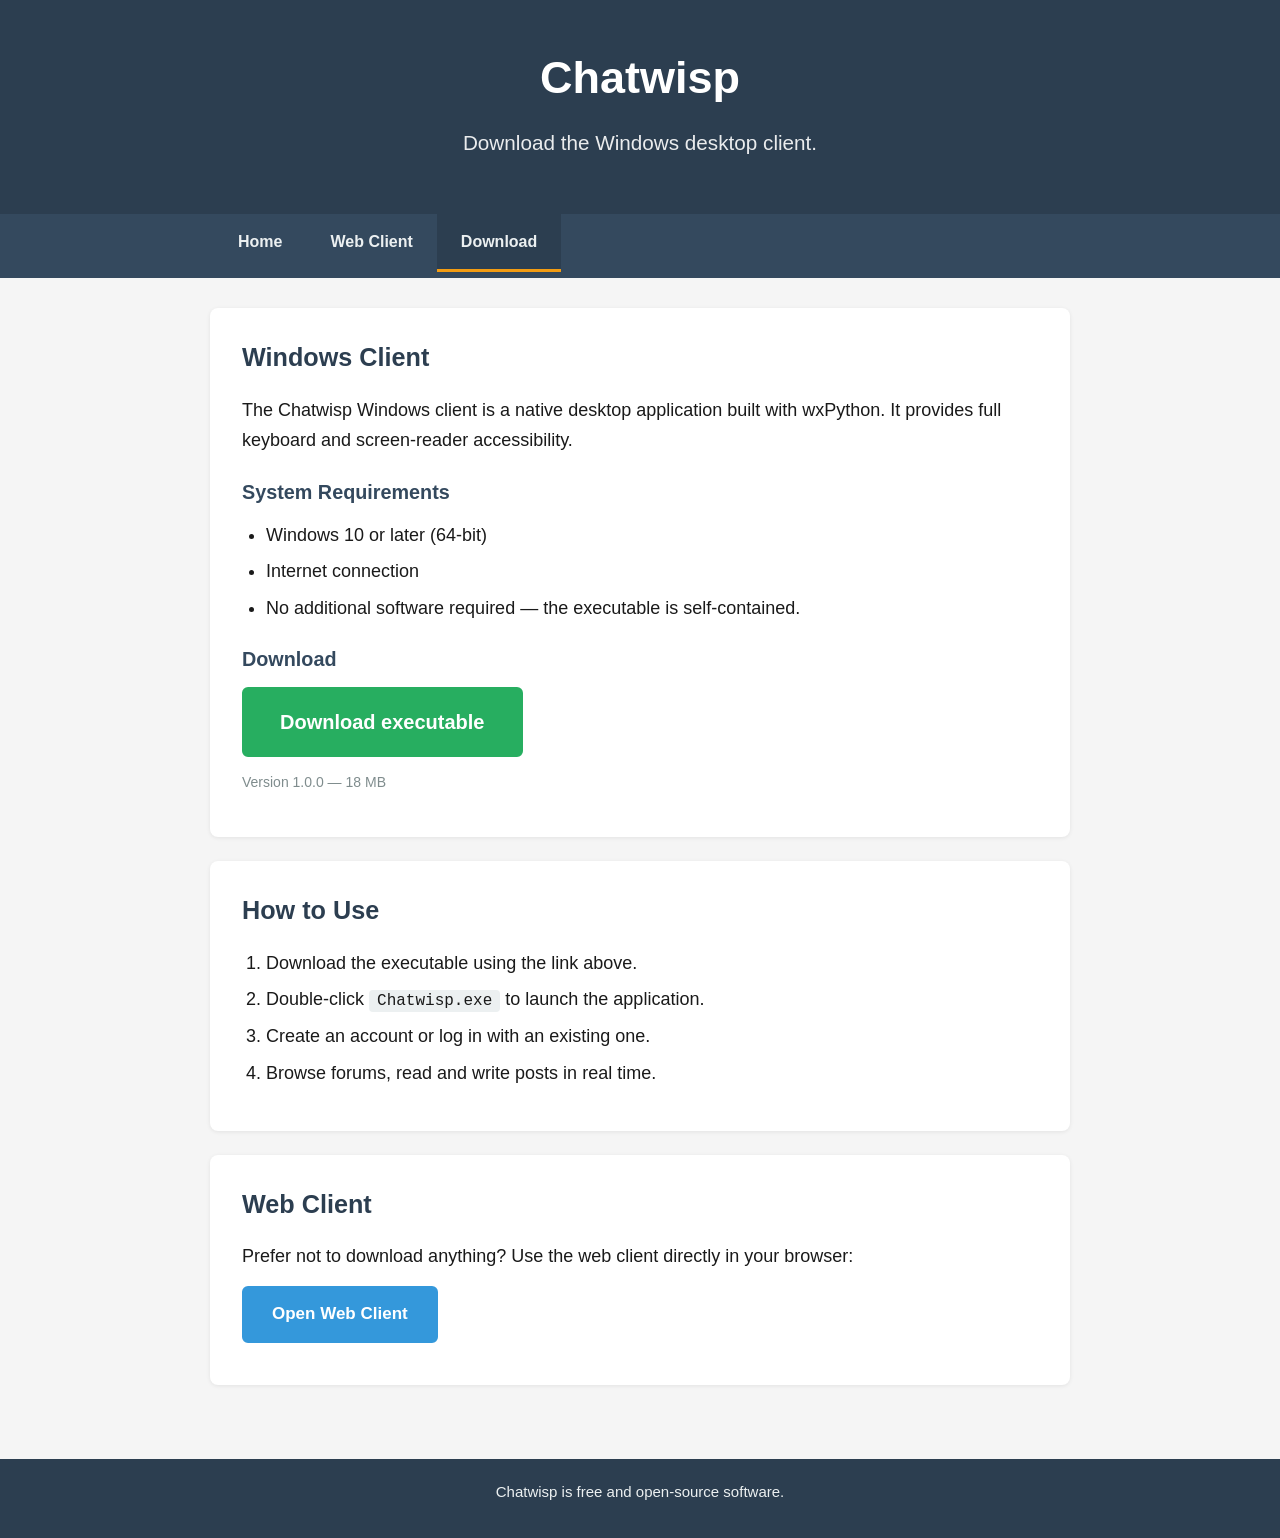
==== site/download.html @ 0d399e23 "feat: add project static site with home, download page, and Windows executable" ====
<!DOCTYPE html>
<html lang="en">
<head>
  <meta charset="UTF-8">
  <meta name="viewport" content="width=device-width, initial-scale=1.0">
  <title>Download Chatwisp — Windows Client</title>
  <link rel="stylesheet" href="style.css">
</head>
<body>
  <header>
    <div class="header-inner">
      <h1>Chatwisp</h1>
      <p class="tagline">Download the Windows desktop client.</p>
    </div>
  </header>

  <nav aria-label="Main navigation">
    <ul>
      <li><a href="index.html">Home</a></li>
      <li><a href="https://chatwisp.onrender.com/">Web Client</a></li>
      <li><a href="download.html" aria-current="page">Download</a></li>
    </ul>
  </nav>

  <main>
    <section>
      <h2>Windows Client</h2>
      <p>The Chatwisp Windows client is a native desktop application built with wxPython. It provides full keyboard and screen-reader accessibility.</p>

      <h3>System Requirements</h3>
      <ul>
        <li>Windows 10 or later (64-bit)</li>
        <li>Internet connection</li>
        <li>No additional software required — the executable is self-contained.</li>
      </ul>

      <h3>Download</h3>
      <p><a class="button download-button" href="Chatwisp.exe" download>Download executable</a></p>
      <p class="file-info">Version 1.0.0 — 18 MB</p>
    </section>

    <section>
      <h2>How to Use</h2>
      <ol>
        <li>Download the executable using the link above.</li>
        <li>Double-click <code>Chatwisp.exe</code> to launch the application.</li>
        <li>Create an account or log in with an existing one.</li>
        <li>Browse forums, read and write posts in real time.</li>
      </ol>
    </section>

    <section>
      <h2>Web Client</h2>
      <p>Prefer not to download anything? Use the web client directly in your browser:</p>
      <p><a class="button" href="https://chatwisp.onrender.com/">Open Web Client</a></p>
    </section>
  </main>

  <footer>
    <p>Chatwisp is free and open-source software.</p>
  </footer>
</body>
</html>
---- site/style.css ----
* {
  box-sizing: border-box;
  margin: 0;
  padding: 0;
}

body {
  font-family: -apple-system, BlinkMacSystemFont, "Segoe UI", Roboto, Arial, sans-serif;
  font-size: 18px;
  line-height: 1.7;
  color: #1a1a1a;
  background: #f5f5f5;
}

header {
  background: #2c3e50;
  color: #fff;
  text-align: center;
  padding: 40px 20px;
}

.header-inner h1 {
  font-size: 2.5em;
  margin-bottom: 8px;
}

.tagline {
  font-size: 1.15em;
  opacity: 0.9;
}

nav {
  background: #34495e;
  padding: 0 20px;
}

nav ul {
  list-style: none;
  display: flex;
  gap: 0;
  max-width: 900px;
  margin: 0 auto;
}

nav ul li a {
  display: block;
  padding: 14px 24px;
  color: #ecf0f1;
  text-decoration: none;
  font-weight: 600;
  font-size: 16px;
}

nav ul li a:hover,
nav ul li a:focus {
  background: #2c3e50;
  outline: 3px solid #f39c12;
  outline-offset: -3px;
}

nav ul li a[aria-current="page"] {
  background: #2c3e50;
  border-bottom: 3px solid #f39c12;
}

main {
  max-width: 900px;
  margin: 0 auto;
  padding: 30px 20px 50px;
}

section {
  background: #fff;
  border-radius: 8px;
  box-shadow: 0 1px 4px rgba(0,0,0,0.08);
  padding: 28px 32px;
  margin-bottom: 24px;
}

h2 {
  font-size: 1.4em;
  color: #2c3e50;
  margin-bottom: 16px;
}

h3 {
  font-size: 1.1em;
  color: #34495e;
  margin-top: 20px;
  margin-bottom: 10px;
}

p {
  margin-bottom: 14px;
}

ul, ol {
  margin-bottom: 14px;
  padding-left: 24px;
}

li {
  margin-bottom: 6px;
}

a {
  color: #2980b9;
  text-decoration: underline;
  text-underline-offset: 2px;
}

a:hover,
a:focus {
  color: #1a5276;
  outline: 3px solid #f39c12;
  outline-offset: 2px;
}

.button {
  display: inline-block;
  background: #3498db;
  color: #fff;
  padding: 12px 28px;
  border-radius: 6px;
  text-decoration: none;
  font-weight: 700;
  font-size: 17px;
  border: 2px solid #3498db;
}

.button:hover,
.button:focus {
  background: #2980b9;
  border-color: #2980b9;
  outline: 3px solid #f39c12;
  outline-offset: 2px;
}

.download-button {
  background: #27ae60;
  border-color: #27ae60;
  font-size: 20px;
  padding: 16px 36px;
}

.download-button:hover,
.download-button:focus {
  background: #1e8449;
  border-color: #1e8449;
}

.file-info {
  font-size: 14px;
  color: #7f8c8d;
  margin-top: 6px;
}

code {
  background: #ecf0f1;
  padding: 2px 8px;
  border-radius: 4px;
  font-size: 16px;
}

footer {
  background: #2c3e50;
  color: #ecf0f1;
  text-align: center;
  padding: 20px;
  font-size: 15px;
}

@media (max-width: 600px) {
  header {
    padding: 24px 16px;
  }
  .header-inner h1 {
    font-size: 1.8em;
  }
  nav ul {
    flex-direction: column;
  }
  nav ul li a {
    padding: 12px 16px;
  }
  section {
    padding: 20px;
  }
  .button {
    width: 100%;
    text-align: center;
  }
}
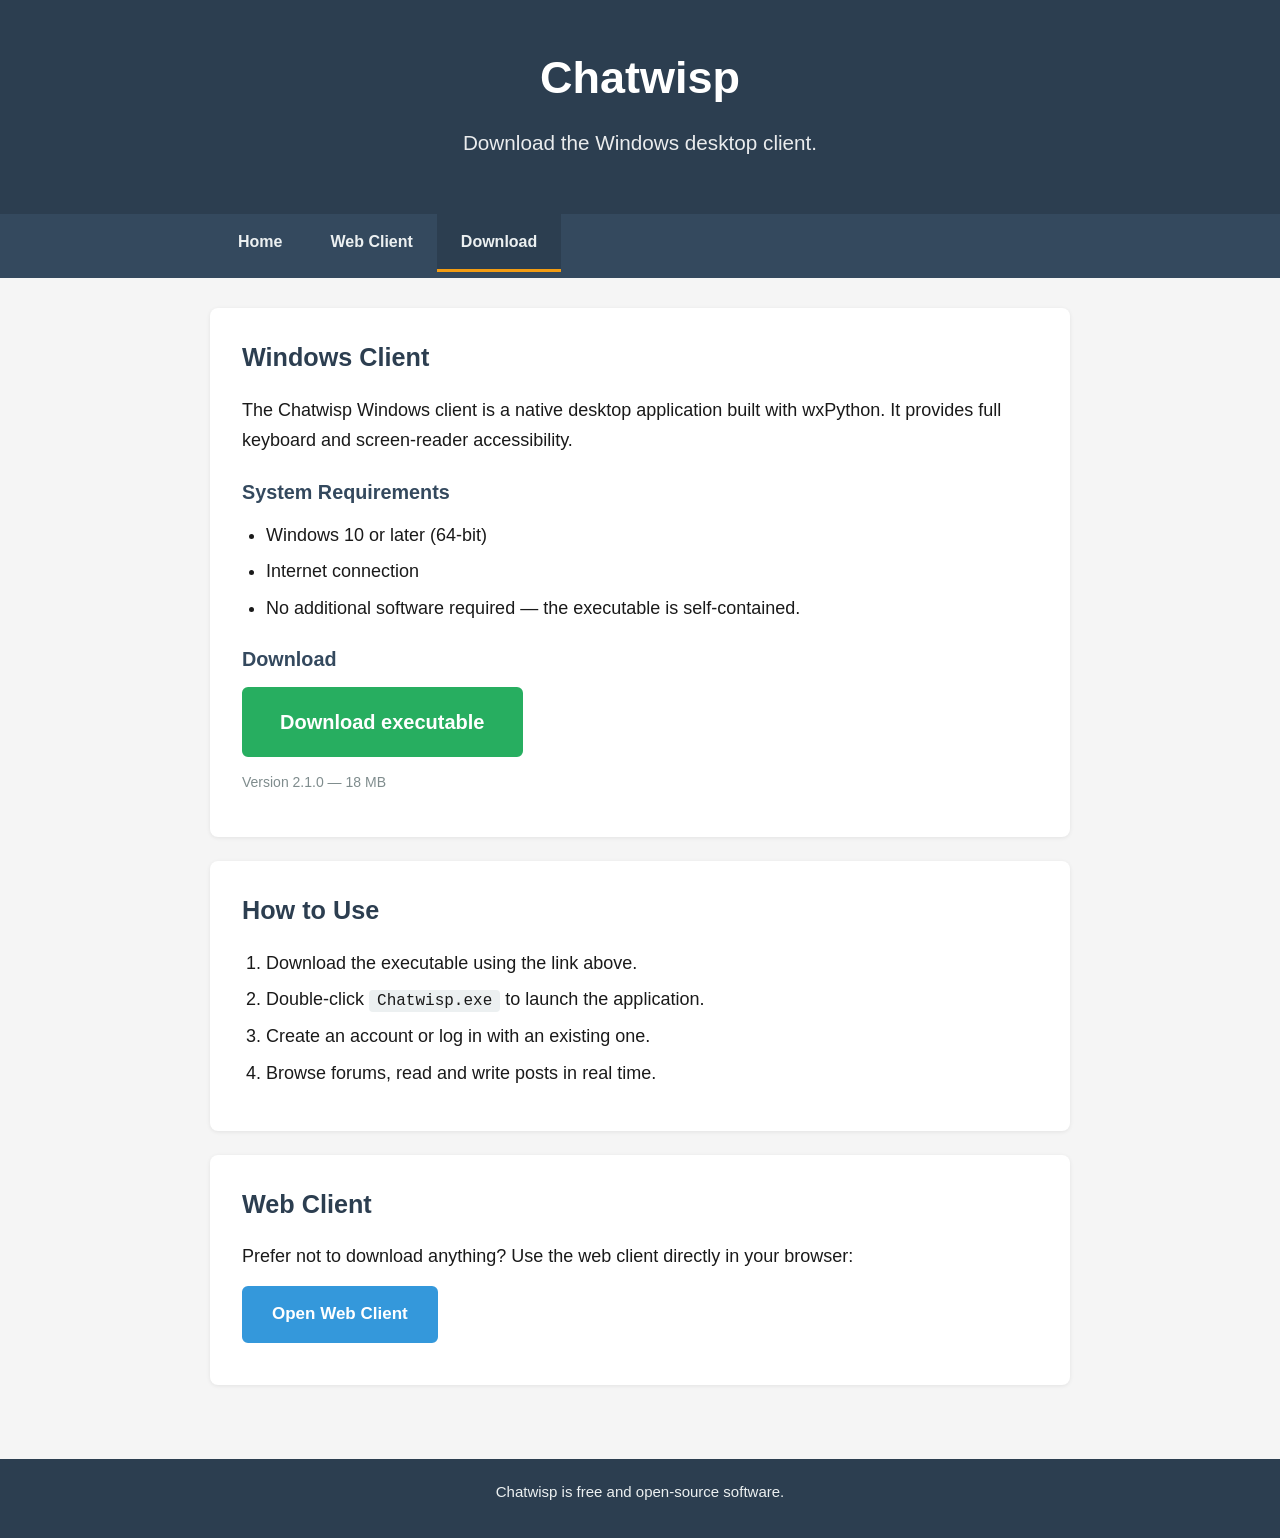
==== commit 60931556: "v2.1.0: version compat check, ban timeout, Chatwisp Official Account bot - Version compatibility che" ====
--- a/site/download.html
+++ b/site/download.html
@@ -36,7 +36,7 @@
 
       <h3>Download</h3>
       <p><a class="button download-button" href="Chatwisp.exe" download>Download executable</a></p>
-      <p class="file-info">Version 1.0.0 — 18 MB</p>
+      <p class="file-info">Version 2.1.0 — 18 MB</p>
     </section>
 
     <section>
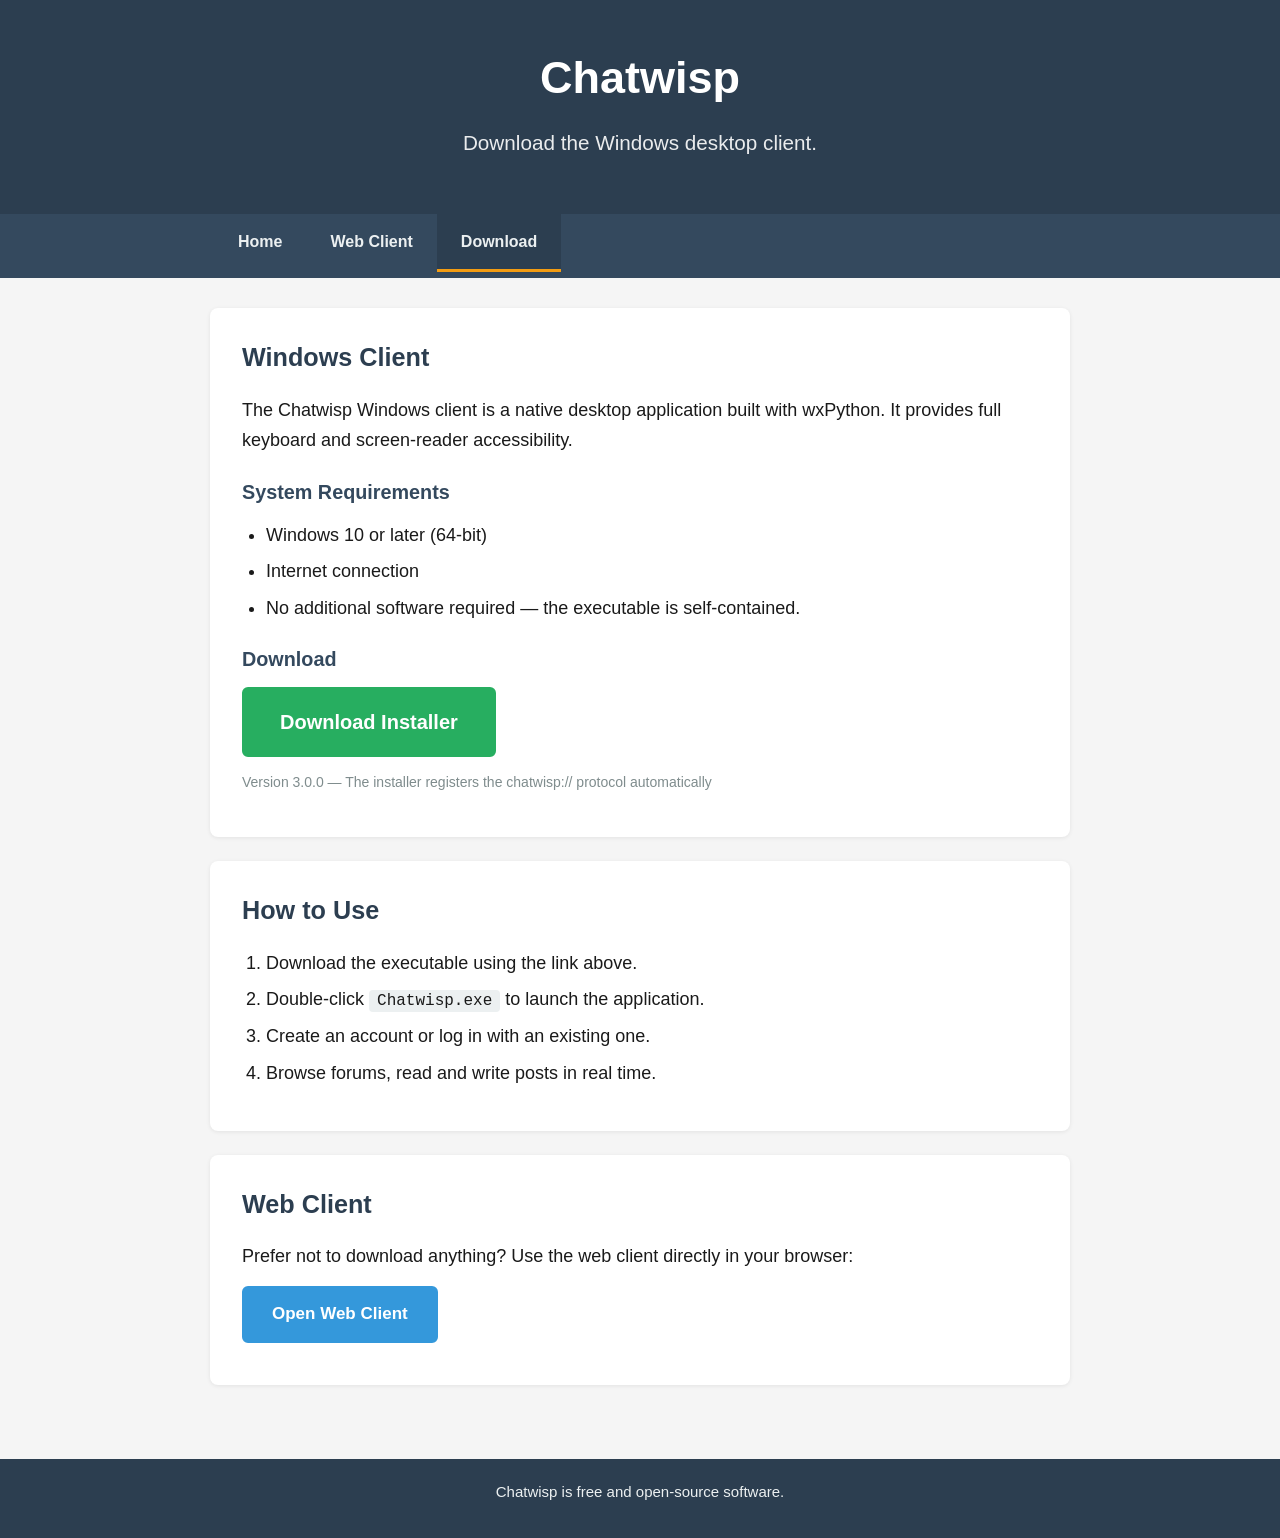
==== commit b1fe4419: "v3.0.0: forum signatures, DM list enter-to-open fix, topic links, Inno Setup installer with chatwisp" ====
--- a/site/download.html
+++ b/site/download.html
@@ -35,8 +35,8 @@
       </ul>
 
       <h3>Download</h3>
-      <p><a class="button download-button" href="Chatwisp.exe" download>Download executable</a></p>
-      <p class="file-info">Version 2.1.0 — 18 MB</p>
+      <p><a class="button download-button" href="ChatwispSetup-3.0.0.exe" download>Download Installer</a></p>
+      <p class="file-info">Version 3.0.0 — The installer registers the chatwisp:// protocol automatically</p>
     </section>
 
     <section>
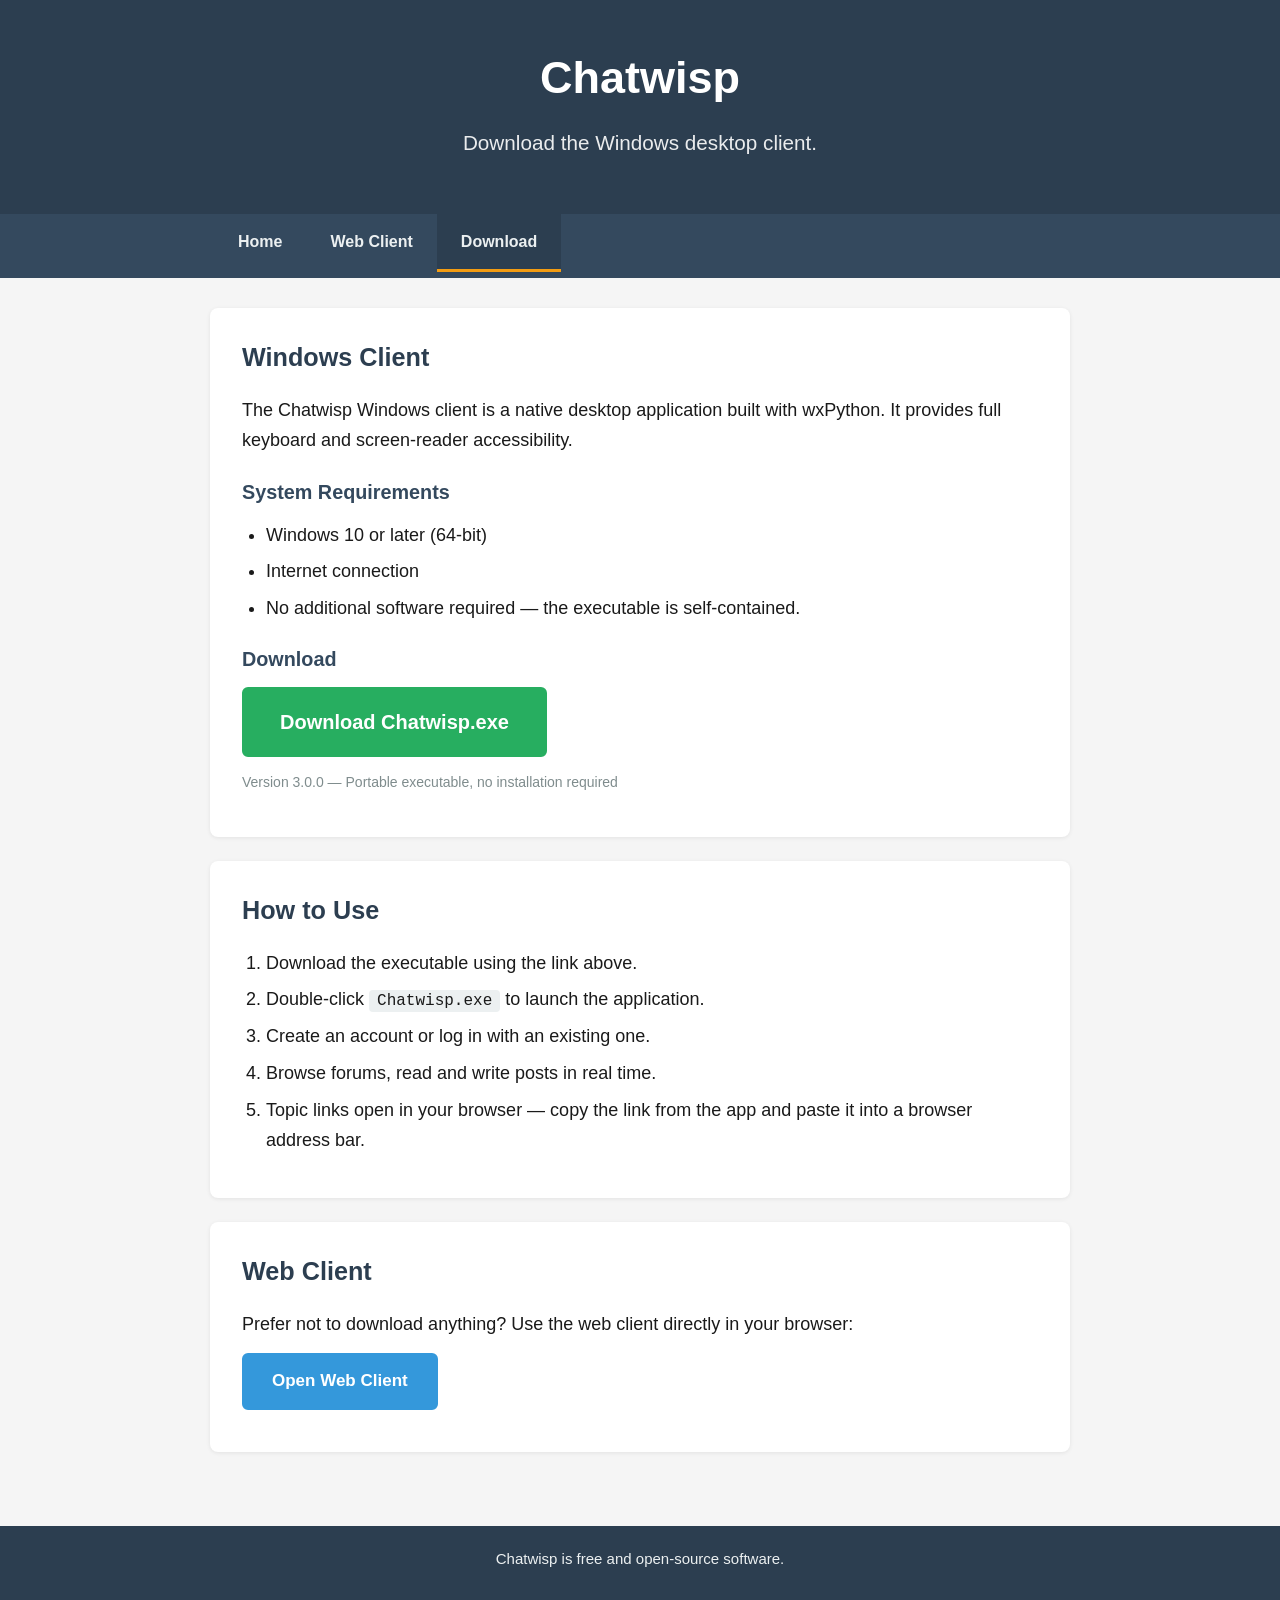
==== commit 0e7e6e9d: "v3.0.0: remove installer, protocol registration, and link-clicking from Windows client; add slug mig" ====
--- a/site/download.html
+++ b/site/download.html
@@ -35,8 +35,8 @@
       </ul>
 
       <h3>Download</h3>
-      <p><a class="button download-button" href="ChatwispSetup-3.0.0.exe" download>Download Installer</a></p>
-      <p class="file-info">Version 3.0.0 — The installer registers the chatwisp:// protocol automatically</p>
+      <p><a class="button download-button" href="Chatwisp.exe" download>Download Chatwisp.exe</a></p>
+      <p class="file-info">Version 3.0.0 — Portable executable, no installation required</p>
     </section>
 
     <section>
@@ -46,6 +46,7 @@
         <li>Double-click <code>Chatwisp.exe</code> to launch the application.</li>
         <li>Create an account or log in with an existing one.</li>
         <li>Browse forums, read and write posts in real time.</li>
+        <li>Topic links open in your browser — copy the link from the app and paste it into a browser address bar.</li>
       </ol>
     </section>
 
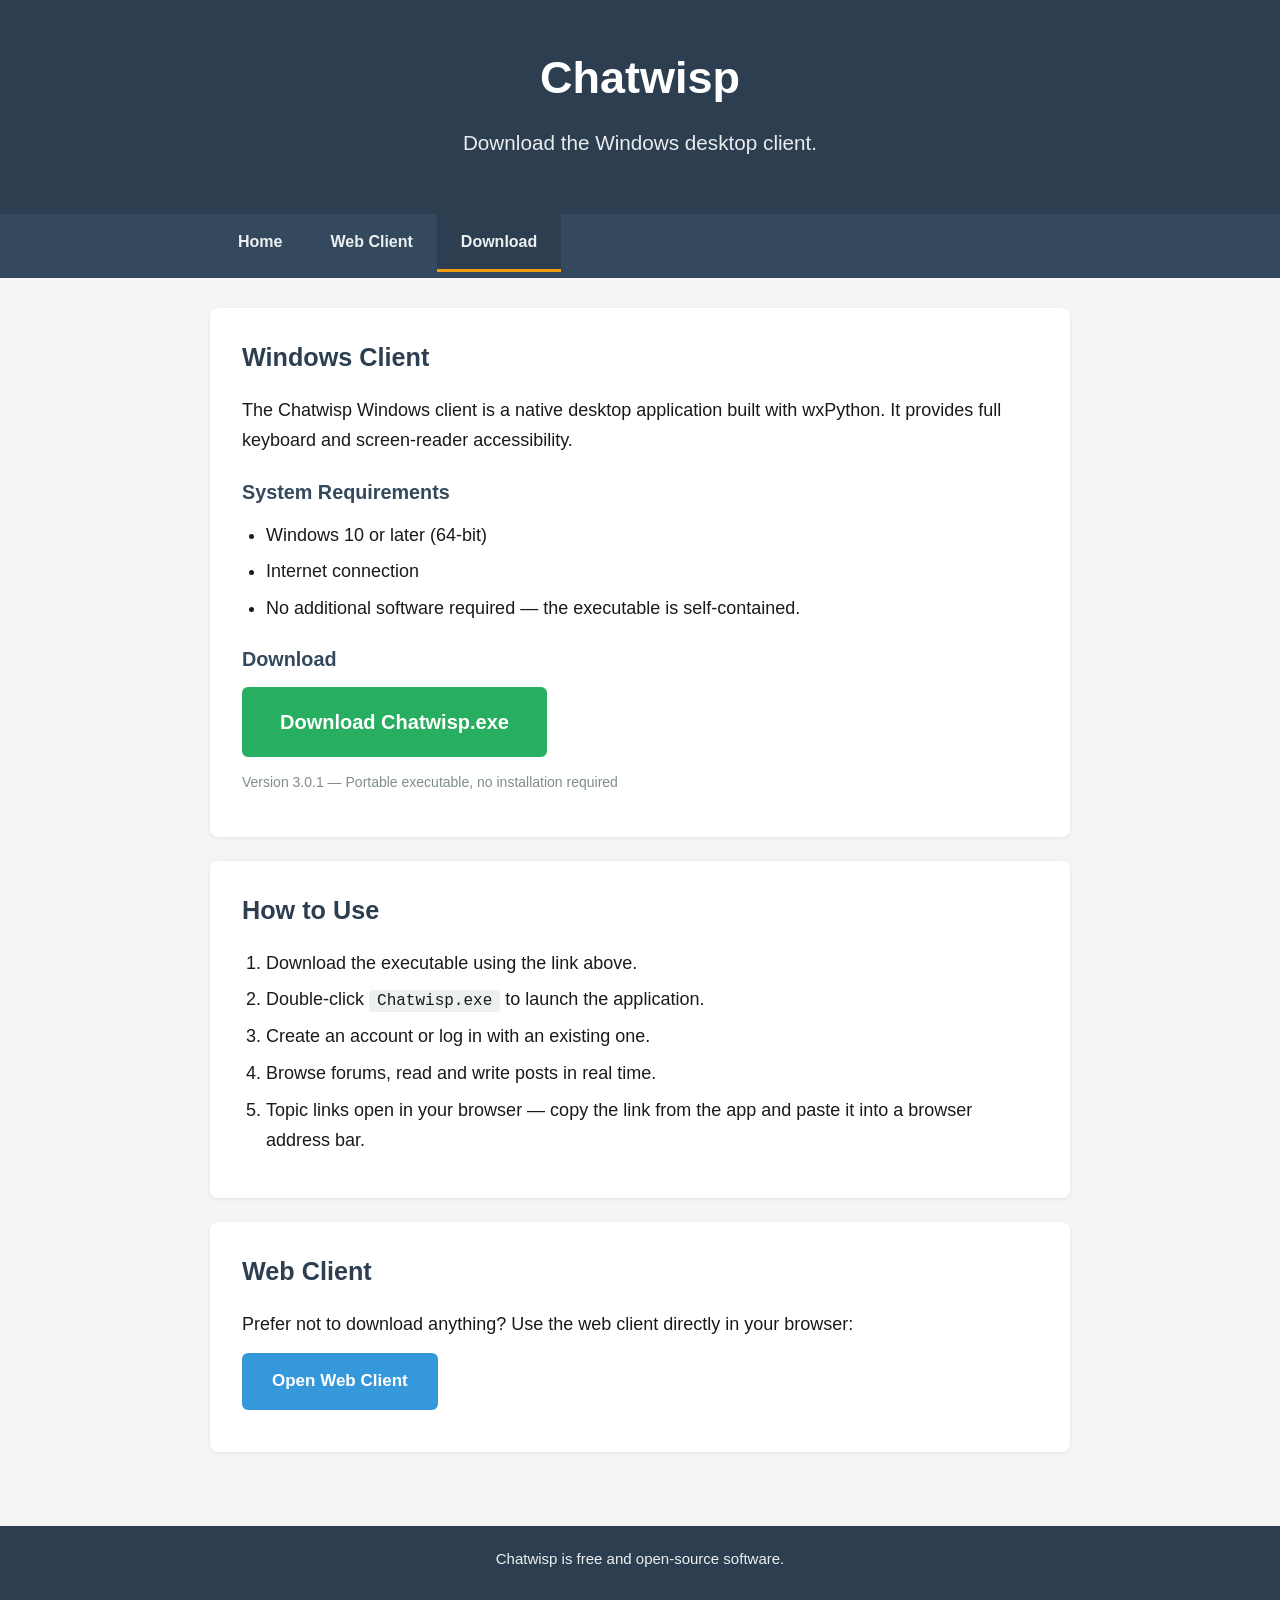
==== commit 976aea80: "v3.0.1 security hardening - Remove hardcoded Supabase credentials; DB config from env vars only - Up" ====
--- a/site/download.html
+++ b/site/download.html
@@ -36,7 +36,7 @@
 
       <h3>Download</h3>
       <p><a class="button download-button" href="Chatwisp.exe" download>Download Chatwisp.exe</a></p>
-      <p class="file-info">Version 3.0.0 — Portable executable, no installation required</p>
+      <p class="file-info">Version 3.0.1 — Portable executable, no installation required</p>
     </section>
 
     <section>
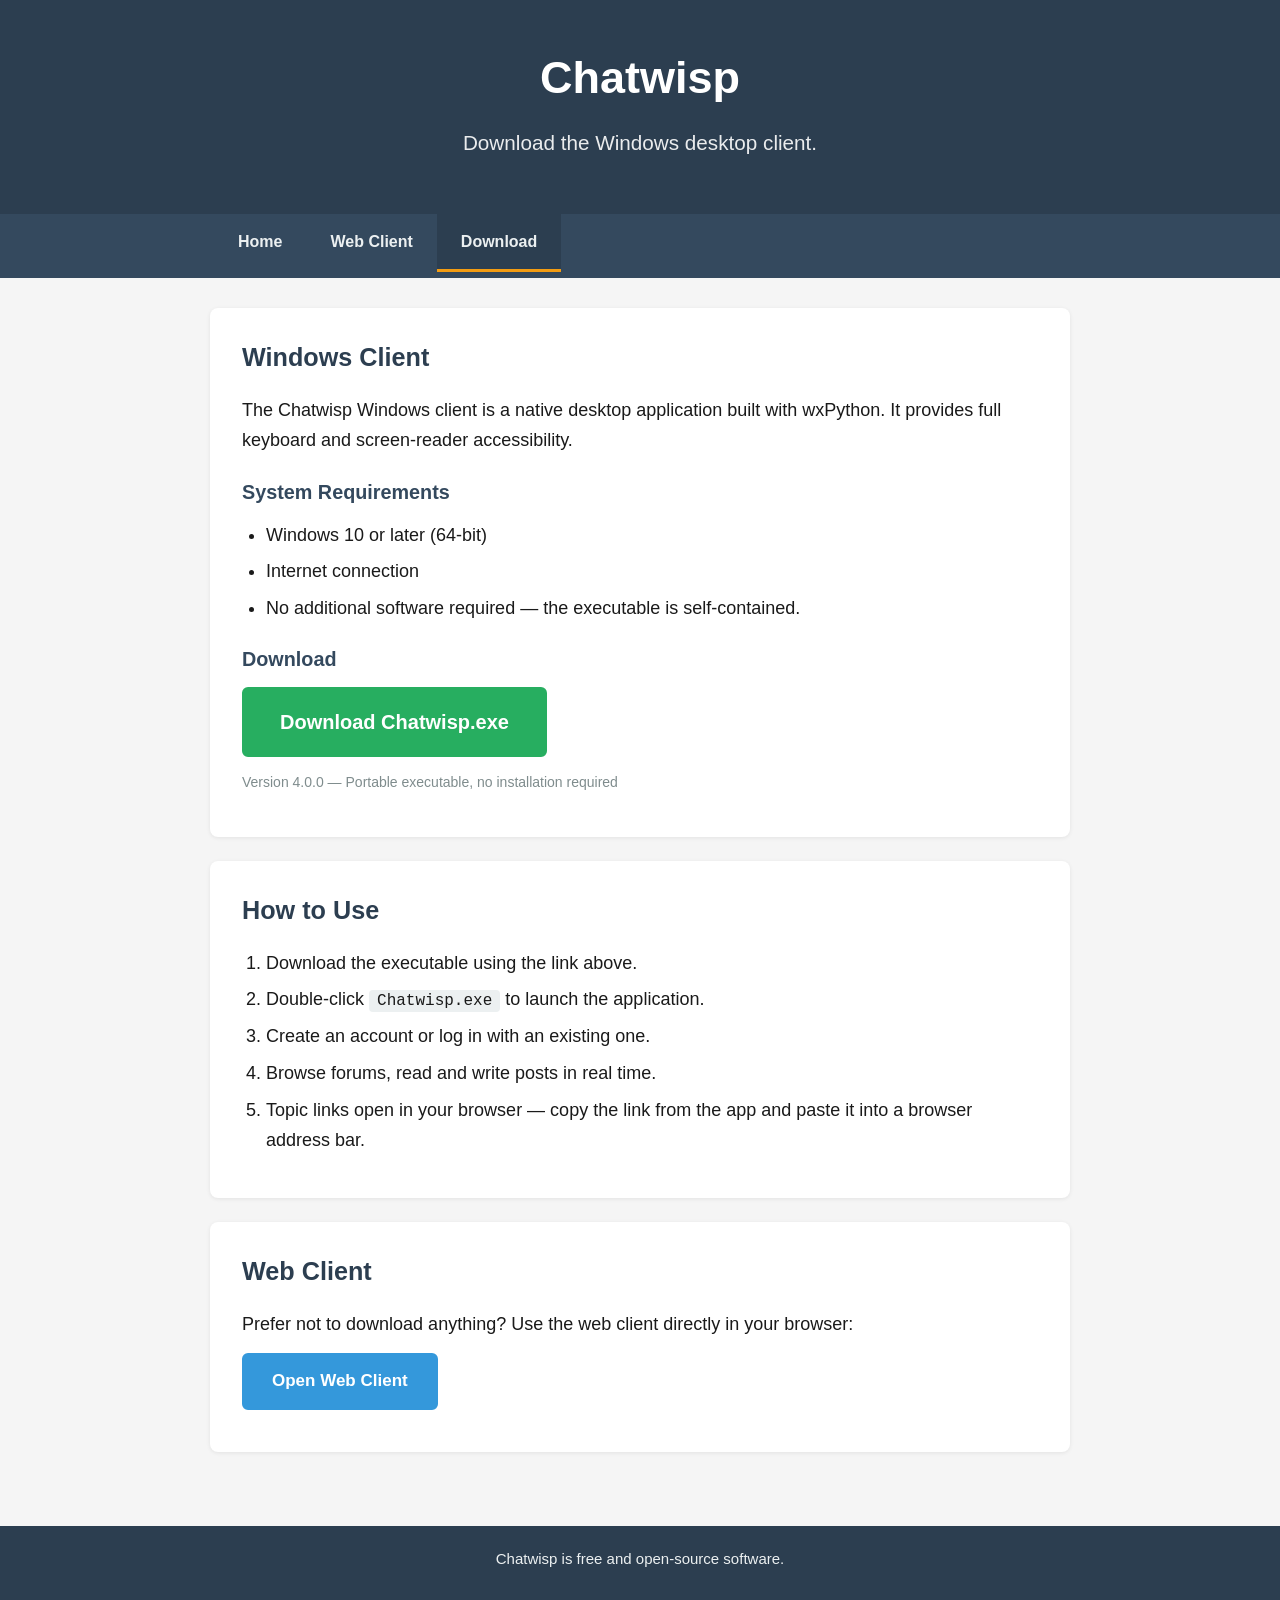
==== commit fb0e17bc: "Fix music playback bugs and bump to v4.0.0 - Windows: fix space key preview not working (EVT_CHAR_HO" ====
--- a/site/download.html
+++ b/site/download.html
@@ -36,7 +36,7 @@
 
       <h3>Download</h3>
       <p><a class="button download-button" href="Chatwisp.exe" download>Download Chatwisp.exe</a></p>
-      <p class="file-info">Version 3.0.1 — Portable executable, no installation required</p>
+      <p class="file-info">Version 4.0.0 — Portable executable, no installation required</p>
     </section>
 
     <section>
